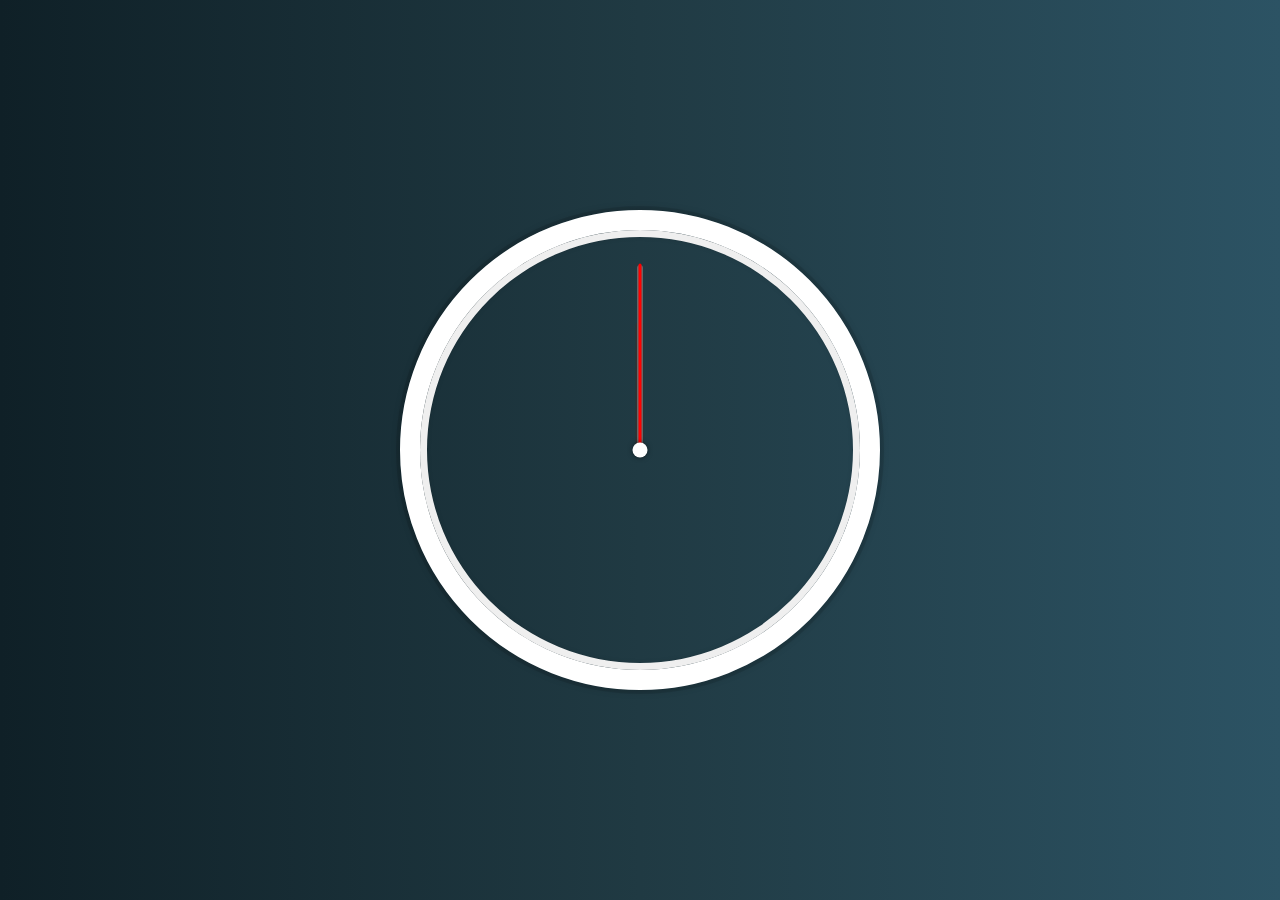
==== Analog_Clock/index.html @ aeb85fa8 "analog clock" ====
<!DOCTYPE html>
<html lang="en">
  <head>
    <meta charset="UTF-8" />
    <meta name="viewport" content="width=device-width, initial-scale=1.0" />
    <title>Drum Kit</title>
    <link rel="stylesheet" href="style.css" />
  </head>

  <body>
    <div class="clock">
      <div class="clock-face">
        <div class="hand hour-hand"></div>
        <div class="hand min-hand"></div>
        <div class="hand sec-hand"></div>
      </div>
    </div>
    <script src="script.js"></script>
  </body>
</html>
---- Analog_Clock/style.css ----
* {
  margin: 0;
  padding: 0;
  box-sizing: border-box;
}

body {
  font-family: "Segoe UI", Tahoma, Geneva, Verdana, sans-serif;
  background: linear-gradient(to right, #0f2027, #203a43, #2c5364);
  color: #fff;
  height: 100vh;
  display: flex;
  align-items: center;
  justify-content: center;
}

.clock {
  width: 30rem;
  height: 30rem;
  border: 20px solid white;
  border-radius: 50%;
  position: relative;
  padding: 2rem;
  box-shadow: 0 0 0 4px rgba(0, 0, 0, 0.1), 
              inset 0 0 0 7px #efefef,
              inset 0 0 10px black, 
              0 0 10px rgba(0, 0, 0, 0.2);
}

.clock-face {
  position: relative;
  width: 100%;
  height: 100%;
}

.hand {
  width: 50%;
  height: 6px;
  background: black;
  position: absolute;
  top: 50%;
  transform-origin: 100%; 
  transform: rotate(90deg);
  transition: transform 0.5s cubic-bezier(0.4, 2.3, 0.3, 1);
  border-radius: 3px; 
}

.hour-hand {
  width: 35%; 
  height: 8px;
  left: 15%; /* Centers the shorter hand */
  background: #333;
}

.min-hand {
  height: 6px;
  background: #666;
}

.sec-hand {
  height: 3px;
  background: red; 
  transition: transform 0.2s cubic-bezier(0.4, 2.3, 0.3, 1);
}

/* Clock center dot */
.clock-face::after {
  content: '';
  position: absolute;
  top: 50%;
  left: 50%;
  width: 15px;
  height: 15px;
  background: #fff;
  border-radius: 50%;
  transform: translate(-50%, -50%);
  box-shadow: 0 0 5px rgba(0, 0, 0, 0.5);
  z-index: 10;
}
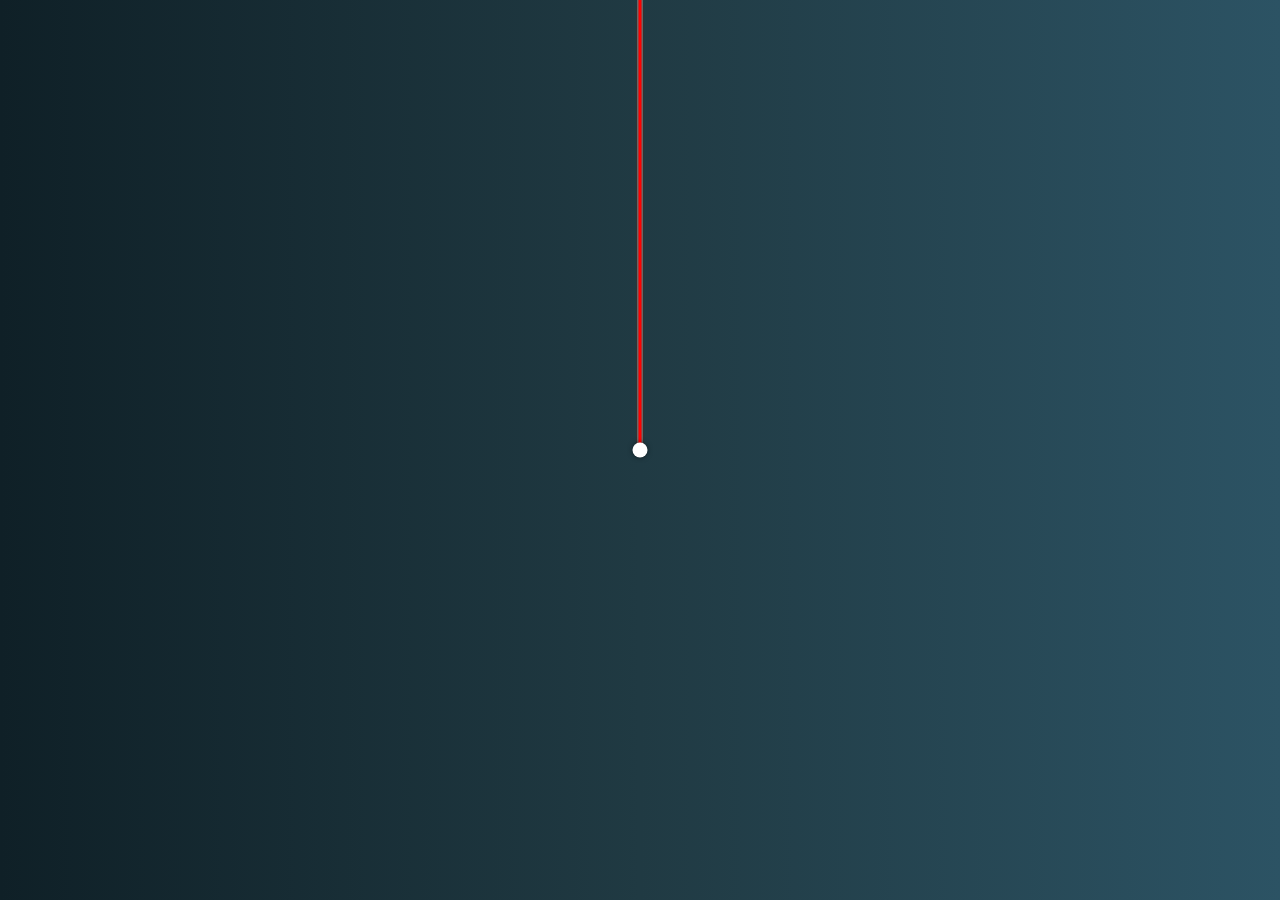
==== commit 1644bfef: "css variables" ====
--- a/Analog_Clock/index.html
+++ b/Analog_Clock/index.html
@@ -8,7 +8,7 @@
   </head>
 
   <body>
-    <div class="clock">
+    
       <div class="clock-face">
         <div class="hand hour-hand"></div>
         <div class="hand min-hand"></div>
